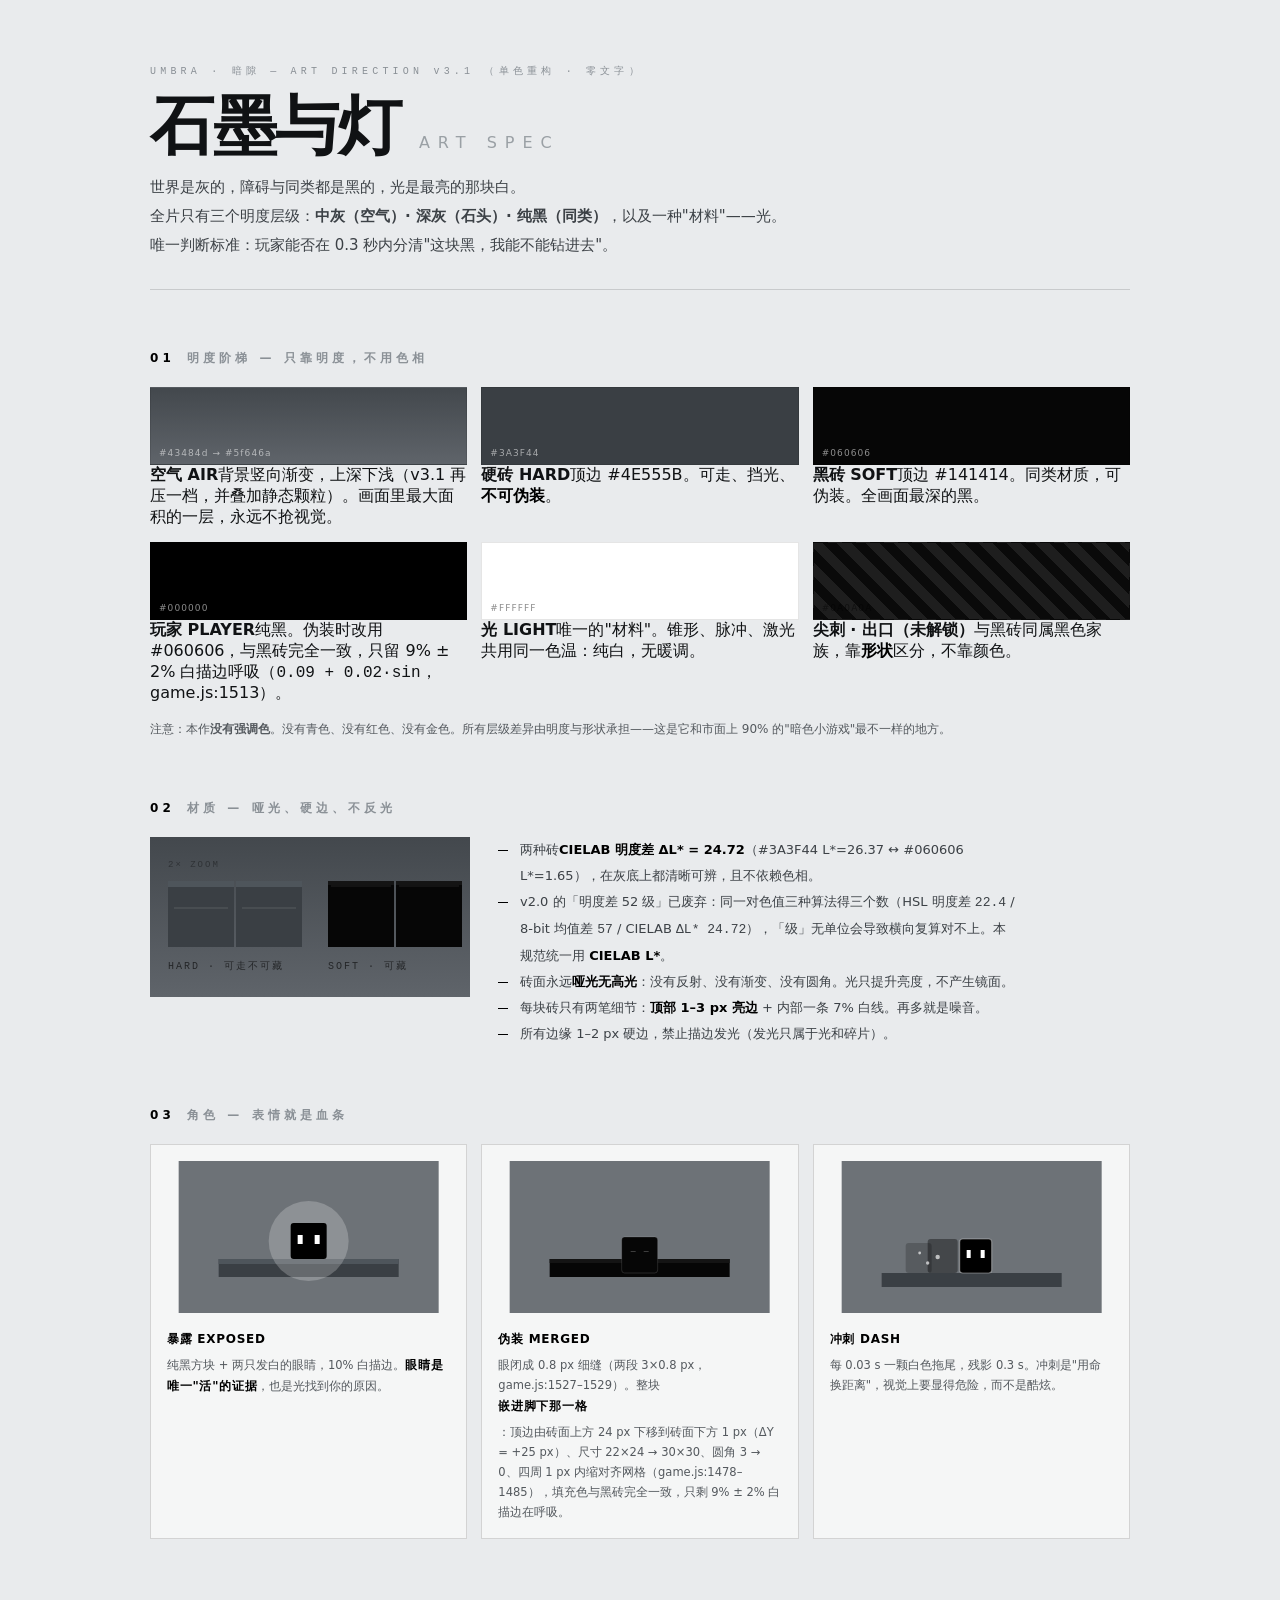
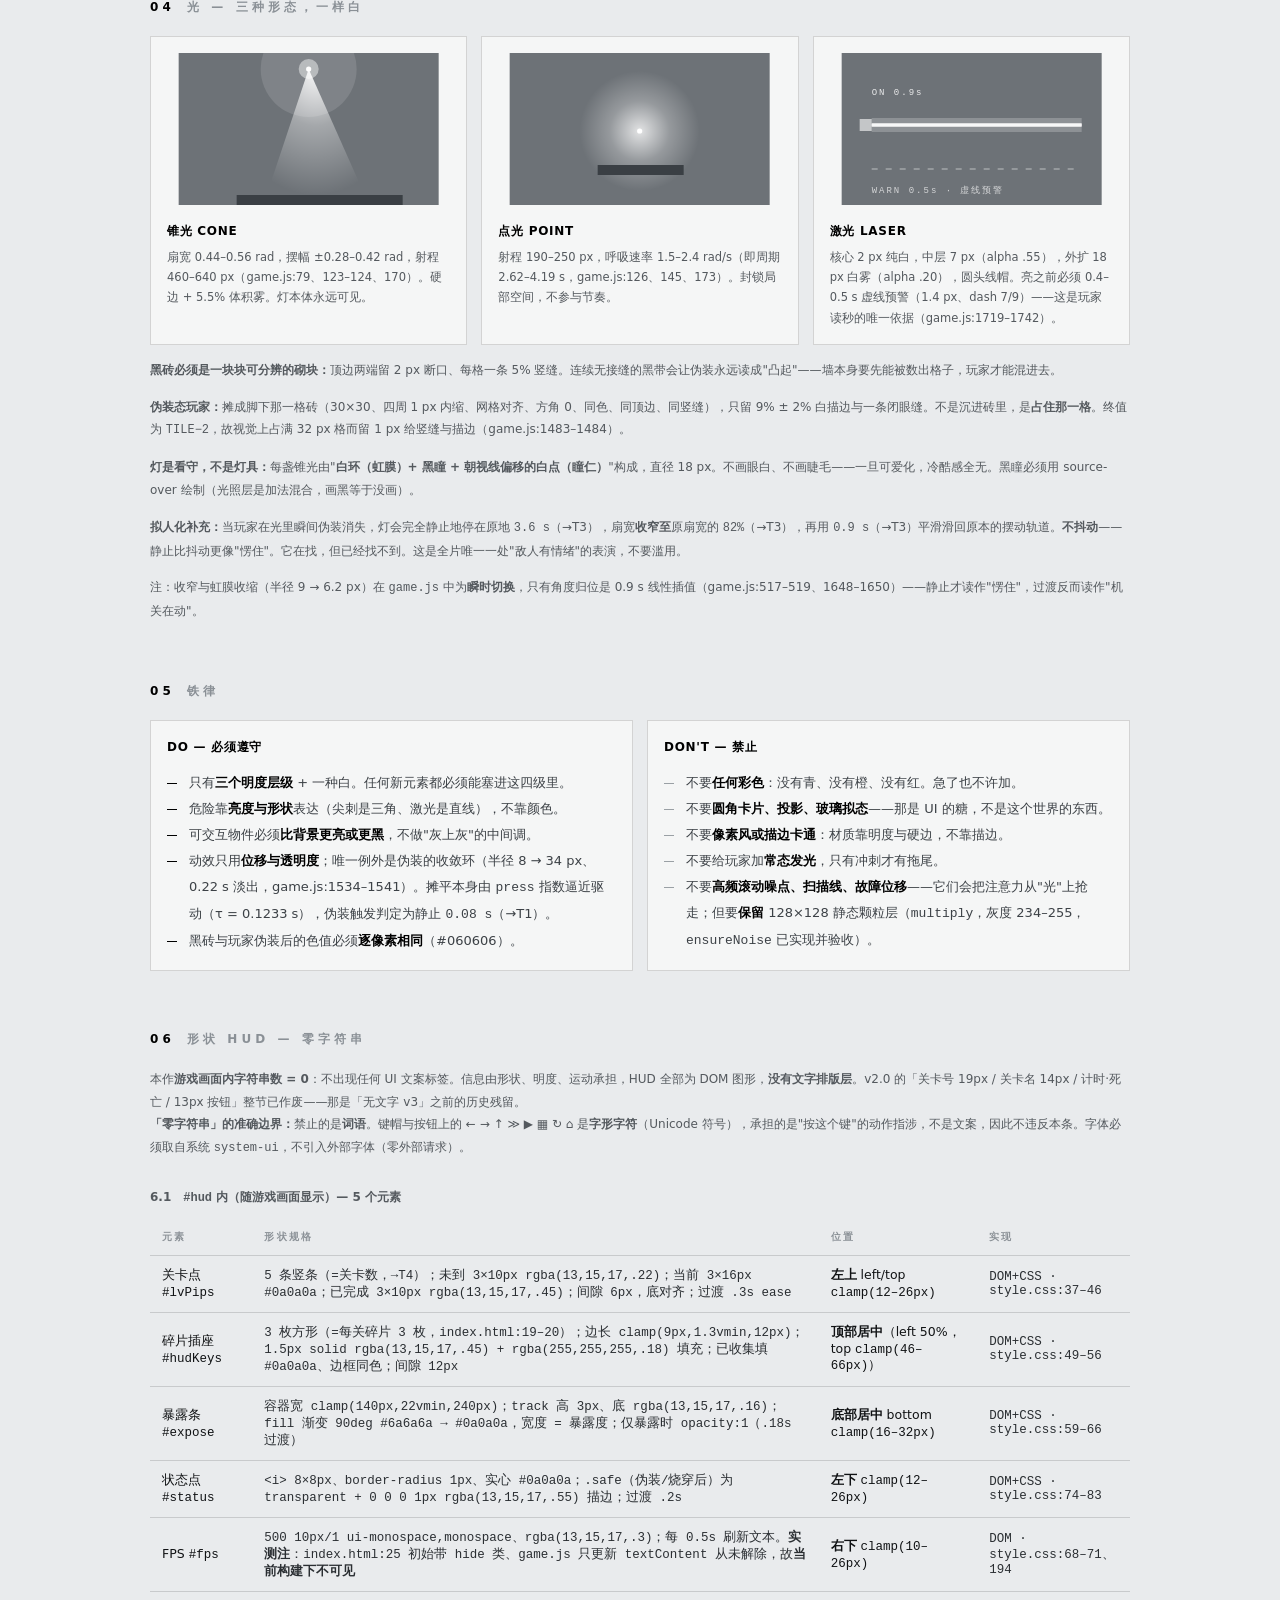
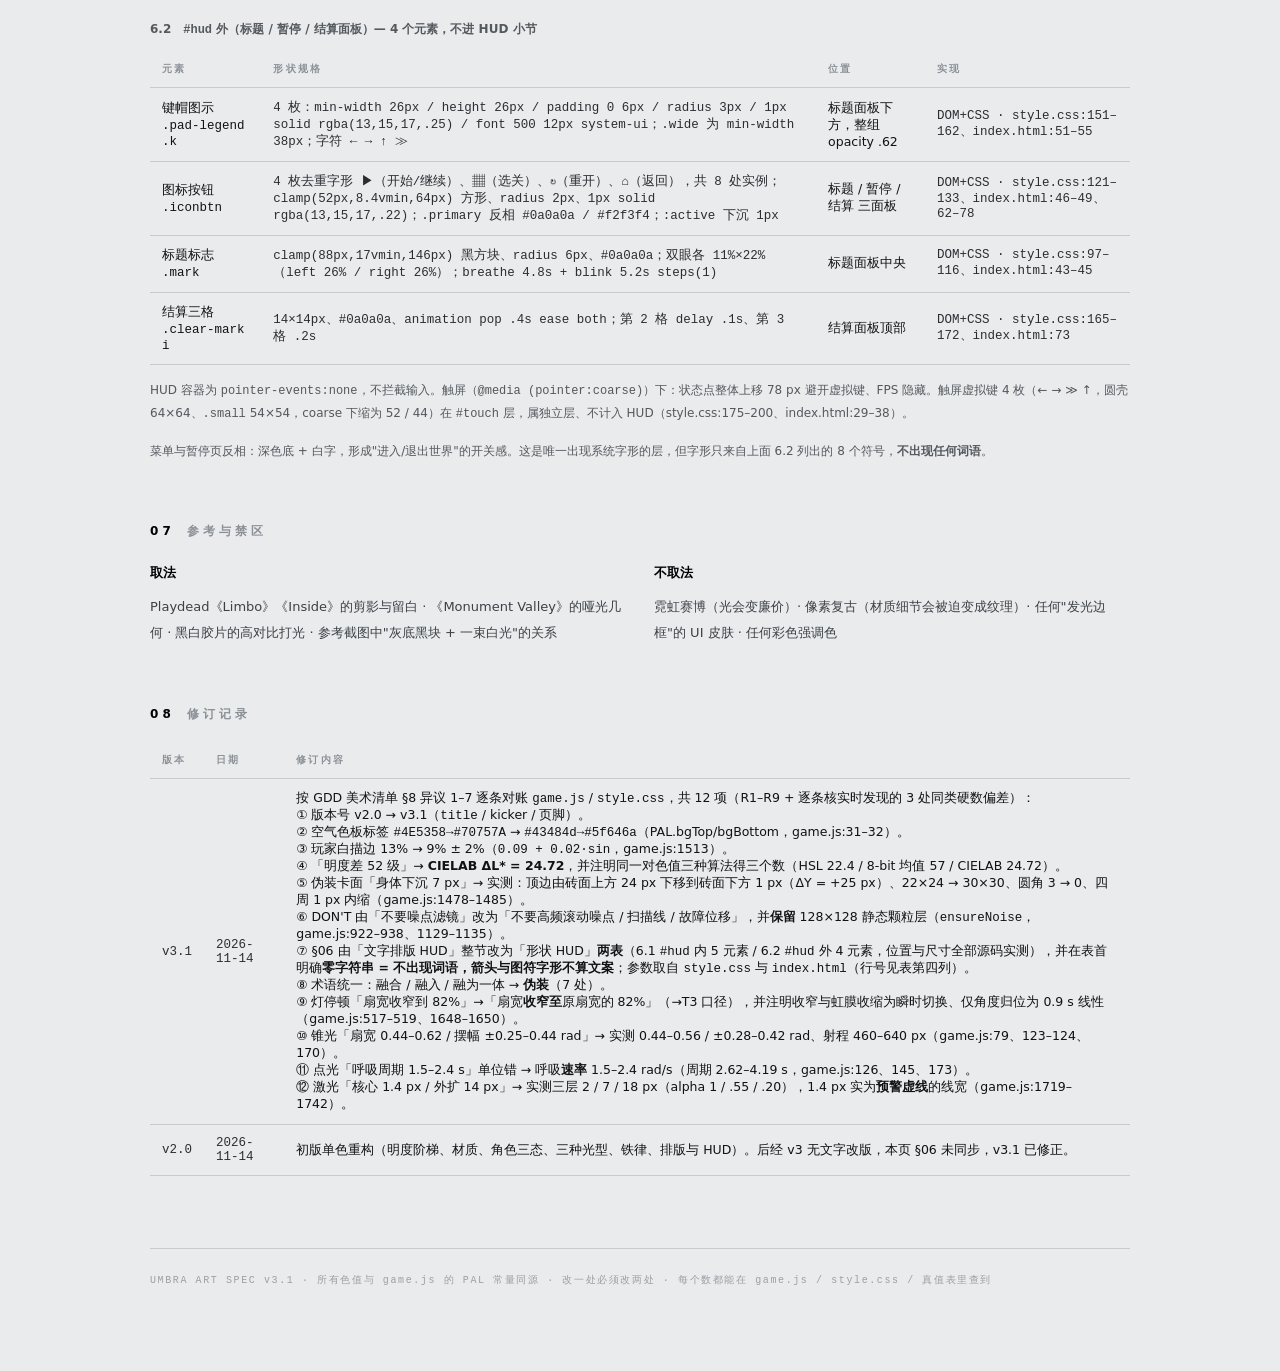
==== art/style-guide.html @ 94273d68 "UMBRA《暗隙》v1.0：可玩 Demo + 完整 GDD 全案 - 浏览器纯前端单页潜行平台游戏（零依赖 / 零构建 / 零外部请求） - 核心机制「伪装」：黑方块贴住黑砖静止后伪装成环境、跳过光" ====
<!DOCTYPE html>
<html lang="zh-CN">
<head>
<meta charset="utf-8">
<title>UMBRA · 美术方向规范 v3.1</title>
<style>
  :root{
    --bg:#43484d; --bg2:#5f646a;
    --hard:#3a3f44; --hardtop:#4e555b;
    --soft:#060606; --player:#000;
    --ink:#101214; --dim:#5c6167; --line:rgba(0,0,0,.14);
  }
  *{box-sizing:border-box;}
  body{
    margin:0;background:#e9ebed;color:var(--ink);
    font-family:"Inter","PingFang SC","Microsoft YaHei",system-ui,sans-serif;
    -webkit-font-smoothing:antialiased;
  }
  .page{max-width:1060px;margin:0 auto;padding:64px 40px 96px;}
  .mono{font-family:ui-monospace,SFMono-Regular,Menlo,monospace;}
  header{border-bottom:1px solid var(--line);padding-bottom:28px;margin-bottom:52px;}
  .kicker{font-size:10px;letter-spacing:.42em;color:#8a9096;margin-bottom:18px;}
  h1{margin:0 0 16px;font-size:64px;line-height:.95;letter-spacing:-.02em;font-weight:700;display:flex;align-items:baseline;gap:18px;}
  h1 span{font-size:16px;letter-spacing:.5em;font-weight:400;color:#9aa0a5;}
  .lede{max-width:640px;font-size:15px;line-height:1.95;color:#3c4146;margin:0;}
  h2{font-size:12px;letter-spacing:.34em;color:#8a9096;font-weight:600;margin:60px 0 20px;}
  h2 b{color:#000;font-weight:600;margin-right:12px;}
  .grid{display:grid;gap:14px;}
  .cols-3{grid-template-columns:repeat(3,1fr);}
  .cols-2{grid-template-columns:repeat(2,1fr);}
  .card{border:1px solid var(--line);background:rgba(255,255,255,.55);padding:16px;}
  .card .cap{margin-top:12px;font-size:11.5px;line-height:1.75;color:#54595e;}
  .card .cap b{display:block;color:#000;font-size:12px;letter-spacing:.06em;margin-bottom:5px;font-weight:600;}
  .sw{height:78px;position:relative;border:1px solid rgba(0,0,0,.10);}
  .sw i{position:absolute;left:8px;bottom:6px;font-size:9px;letter-spacing:.12em;font-style:normal;color:rgba(255,255,255,.55);}
  .sw.dark i{color:rgba(0,0,0,.45);}
  .row{display:flex;gap:28px;flex-wrap:wrap;align-items:flex-start;}
  .rule-list{margin:0;padding:0;list-style:none;font-size:13px;line-height:2;color:#3c4146;}
  .rule-list li{padding-left:22px;position:relative;}
  .rule-list li::before{content:"";position:absolute;left:0;top:13px;width:10px;height:1px;background:#000;}
  .rule-list.no li::before{background:#9aa0a5;}
  .rule-list b{color:#000;font-weight:600;}
  table{width:100%;border-collapse:collapse;font-size:12.5px;}
  th,td{text-align:left;padding:11px 12px;border-bottom:1px solid var(--line);}
  th{font-size:9.5px;letter-spacing:.24em;color:#8a9096;font-weight:600;}
  td.mono{font-family:ui-monospace,monospace;color:#2a2e32;}
  .foot{margin-top:72px;padding-top:24px;border-top:1px solid var(--line);font-size:10px;letter-spacing:.16em;color:#9aa0a5;}
  .note{font-size:12px;line-height:1.9;color:#54595e;margin:14px 0 0;}
</style>
</head>
<body>
<div class="page">

  <header>
    <div class="kicker mono">UMBRA · 暗隙 — ART DIRECTION v3.1 （单色重构 · 零文字）</div>
    <h1>石墨与灯<span>ART SPEC</span></h1>
    <p class="lede">世界是灰的，障碍与同类都是黑的，光是最亮的那块白。<br>
    全片只有三个明度层级：<b style="font-weight:600">中灰（空气）· 深灰（石头）· 纯黑（同类）</b>，以及一种"材料"——光。<br>
    唯一判断标准：玩家能否在 0.3 秒内分清"这块黑，我能不能钻进去"。</p>
  </header>

  <h2><b>01</b>明度阶梯 — 只靠明度，不用色相</h2>
  <div class="grid cols-3" style="margin-bottom:14px">
    <div>
      <div class="sw" style="background:linear-gradient(180deg,#43484d,#5f646a)"><i>#43484d → #5f646a</i></div>
      <div class="cap"><b>空气 AIR</b>背景竖向渐变，上深下浅（v3.1 再压一档，并叠加静态颗粒）。画面里最大面积的一层，永远不抢视觉。</div>
    </div>
    <div>
      <div class="sw" style="background:#3a3f44"><i>#3A3F44</i></div>
      <div class="cap"><b>硬砖 HARD</b>顶边 #4E555B。可走、挡光、<b style="display:inline;color:#000">不可伪装</b>。</div>
    </div>
    <div>
      <div class="sw" style="background:#060606"><i>#060606</i></div>
      <div class="cap"><b>黑砖 SOFT</b>顶边 #141414。同类材质，可伪装。全画面最深的黑。</div>
    </div>
  </div>
  <div class="grid cols-3">
    <div>
      <div class="sw" style="background:#000000"><i>#000000</i></div>
      <div class="cap"><b>玩家 PLAYER</b>纯黑。伪装时改用 #060606，与黑砖完全一致，只留 9% ± 2% 白描边呼吸（<span class="mono">0.09 + 0.02·sin</span>，game.js:1513）。</div>
    </div>
    <div>
      <div class="sw dark" style="background:#ffffff"><i>#FFFFFF</i></div>
      <div class="cap"><b>光 LIGHT</b>唯一的"材料"。锥形、脉冲、激光共用同一色温：纯白，无暖调。</div>
    </div>
    <div>
      <div class="sw dark" style="background:repeating-linear-gradient(45deg,#0a0a0a 0 10px,#1e1e1e 10px 20px)"><i>#0A0A0A</i></div>
      <div class="cap"><b>尖刺 · 出口（未解锁）</b>与黑砖同属黑色家族，靠<b style="display:inline;color:#000">形状</b>区分，不靠颜色。</div>
    </div>
  </div>
  <p class="note">注意：本作<b>没有强调色</b>。没有青色、没有红色、没有金色。所有层级差异由明度与形状承担——这是它和市面上 90% 的"暗色小游戏"最不一样的地方。</p>

  <h2><b>02</b>材质 — 哑光、硬边、不反光</h2>
  <div class="row">
    <svg width="320" height="160" viewBox="0 0 320 160">
      <defs>
        <linearGradient id="bgx" x1="0" y1="0" x2="0" y2="1">
          <stop offset="0" stop-color="#43484d"/><stop offset="1" stop-color="#5f646a"/>
        </linearGradient>
      </defs>
      <rect width="320" height="160" fill="url(#bgx)"/>
      <g>
        <rect x="18" y="44" width="66" height="66" fill="#3a3f44"/>
        <rect x="18" y="44" width="66" height="6" fill="#4e555b"/>
        <rect x="24" y="70" width="54" height="2" fill="rgba(255,255,255,.07)"/>
        <rect x="86" y="44" width="66" height="66" fill="#3a3f44"/>
        <rect x="86" y="44" width="66" height="6" fill="#4e555b"/>
        <rect x="92" y="70" width="54" height="2" fill="rgba(255,255,255,.07)"/>
      </g>
      <g>
        <rect x="178" y="44" width="66" height="66" fill="#060606"/>
        <rect x="178" y="44" width="66" height="4" fill="#141414"/>
        <rect x="181" y="48" width="60" height="2" fill="rgba(255,255,255,.05)"/>
        <rect x="246" y="44" width="66" height="66" fill="#060606"/>
        <rect x="246" y="44" width="66" height="4" fill="#141414"/>
        <rect x="249" y="48" width="60" height="2" fill="rgba(255,255,255,.05)"/>
      </g>
      <text x="18" y="132" fill="rgba(0,0,0,.6)" font-size="10" font-family="monospace" letter-spacing="2">HARD · 可走不可藏</text>
      <text x="178" y="132" fill="rgba(0,0,0,.6)" font-size="10" font-family="monospace" letter-spacing="2">SOFT · 可藏</text>
      <text x="18" y="30" fill="rgba(0,0,0,.35)" font-size="9" font-family="monospace" letter-spacing="2">2× ZOOM</text>
    </svg>
    <ul class="rule-list" style="max-width:520px">
      <li>两种砖<b>CIELAB 明度差 ΔL* = 24.72</b>（#3A3F44 L*=26.37 ↔ #060606 L*=1.65），在灰底上都清晰可辨，且不依赖色相。</li>
      <li>v2.0 的「明度差 52 级」已废弃：同一对色值三种算法得三个数（HSL 明度差 <span class="mono">22.4</span> / 8-bit 均值差 <span class="mono">57</span> / CIELAB <span class="mono">ΔL* 24.72</span>），「级」无单位会导致横向复算对不上。本规范统一用 <b>CIELAB L*</b>。</li>
      <li>砖面永远<b>哑光无高光</b>：没有反射、没有渐变、没有圆角。光只提升亮度，不产生镜面。</li>
      <li>每块砖只有两笔细节：<b>顶部 1–3 px 亮边</b> + 内部一条 7% 白线。再多就是噪音。</li>
      <li>所有边缘 1–2 px 硬边，禁止描边发光（发光只属于光和碎片）。</li>
    </ul>
  </div>

  <h2><b>03</b>角色 — 表情就是血条</h2>
  <div class="grid cols-3">
    <div class="card">
      <svg width="100%" height="152" viewBox="0 0 260 152">
        <rect width="260" height="152" fill="#6d7277"/>
        <rect x="40" y="98" width="180" height="18" fill="#3a3f44"/>
        <rect x="40" y="98" width="180" height="5" fill="#4e555b"/>
        <circle cx="130" cy="80" r="40" fill="rgba(255,255,255,.22)"/>
        <rect x="112" y="62" width="36" height="36" rx="3" fill="#000"/>
        <rect x="119" y="74" width="5" height="9" fill="#fff"/>
        <rect x="136" y="74" width="5" height="9" fill="#fff"/>
      </svg>
      <div class="cap"><b>暴露 EXPOSED</b>纯黑方块 + 两只发白的眼睛，10% 白描边。<b style="display:inline">眼睛是唯一"活"的证据</b>，也是光找到你的原因。</div>
    </div>
    <div class="card">
      <svg width="100%" height="152" viewBox="0 0 260 152">
        <rect width="260" height="152" fill="#6d7277"/>
        <rect x="40" y="98" width="180" height="18" fill="#060606"/>
        <rect x="40" y="98" width="180" height="4" fill="#141414"/>
        <rect x="112" y="76" width="36" height="36" rx="3" fill="#060606" stroke="rgba(255,255,255,.13)" stroke-width="1"/>
        <rect x="121" y="90" width="5" height="1" fill="rgba(255,255,255,.22)"/>
        <rect x="134" y="90" width="5" height="1" fill="rgba(255,255,255,.22)"/>
      </svg>
      <div class="cap"><b>伪装 MERGED</b>眼闭成 0.8 px 细缝（两段 3×0.8 px，game.js:1527–1529）。整块<b>嵌进脚下那一格</b>：顶边由砖面上方 24 px 下移到砖面下方 1 px（ΔY = +25 px）、尺寸 22×24 → 30×30、圆角 3 → 0、四周 1 px 内缩对齐网格（game.js:1478–1485），填充色与黑砖完全一致，只剩 9% ± 2% 白描边在呼吸。</div>
    </div>
    <div class="card">
      <svg width="100%" height="152" viewBox="0 0 260 152">
        <rect width="260" height="152" fill="#6d7277"/>
        <rect x="40" y="112" width="180" height="14" fill="#3a3f44"/>
        <g opacity=".38"><rect x="86" y="78" width="30" height="34" rx="3" fill="#000"/></g>
        <g opacity=".2"><rect x="64" y="82" width="26" height="30" rx="3" fill="#000"/></g>
        <rect x="118" y="78" width="32" height="34" rx="3" fill="#000" stroke="rgba(255,255,255,.35)" stroke-width="1.2"/>
        <rect x="125" y="89" width="4" height="8" fill="#fff"/>
        <rect x="139" y="89" width="4" height="8" fill="#fff"/>
        <g fill="#fff" opacity=".65">
          <circle cx="96" cy="96" r="2.2"/><circle cx="86" cy="102" r="1.7"/><circle cx="78" cy="92" r="1.4"/>
        </g>
      </svg>
      <div class="cap"><b>冲刺 DASH</b>每 0.03 s 一颗白色拖尾，残影 0.3 s。冲刺是"用命换距离"，视觉上要显得危险，而不是酷炫。</div>
    </div>
  </div>

  <h2><b>04</b>光 — 三种形态，一样白</h2>
  <div class="grid cols-3">
    <div class="card">
      <svg width="100%" height="152" viewBox="0 0 260 152">
        <defs><radialGradient id="cg" cx="50%" cy="0%" r="100%">
          <stop offset="0" stop-color="#fff" stop-opacity=".95"/>
          <stop offset=".45" stop-color="#fff" stop-opacity=".38"/>
          <stop offset="1" stop-color="#fff" stop-opacity="0"/>
        </radialGradient></defs>
        <rect width="260" height="152" fill="#6d7277"/>
        <circle cx="130" cy="16" r="48" fill="#fff" opacity=".12"/>
        <polygon points="130,16 88,142 186,142" fill="url(#cg)"/>
        <circle cx="130" cy="16" r="10" fill="#fff" opacity=".45"/>
        <circle cx="130" cy="16" r="2.6" fill="#fff"/>
        <rect x="58" y="142" width="166" height="10" fill="#3a3f44"/>
      </svg>
      <div class="cap"><b>锥光 CONE</b>扇宽 0.44–0.56 rad，摆幅 ±0.28–0.42 rad，射程 460–640 px（game.js:79、123–124、170）。硬边 + 5.5% 体积雾。灯本体永远可见。</div>
    </div>
    <div class="card">
      <svg width="100%" height="152" viewBox="0 0 260 152">
        <defs><radialGradient id="pg"><stop offset="0" stop-color="#fff" stop-opacity=".8"/><stop offset=".5" stop-color="#fff" stop-opacity=".28"/><stop offset="1" stop-color="#fff" stop-opacity="0"/></radialGradient></defs>
        <rect width="260" height="152" fill="#6d7277"/>
        <circle cx="130" cy="78" r="60" fill="url(#pg)"/>
        <circle cx="130" cy="78" r="2.6" fill="#fff"/>
        <rect x="88" y="112" width="86" height="10" fill="#3a3f44"/>
      </svg>
      <div class="cap"><b>点光 POINT</b>射程 190–250 px，呼吸速率 1.5–2.4 rad/s（即周期 2.62–4.19 s，game.js:126、145、173）。封锁局部空间，不参与节奏。</div>
    </div>
    <div class="card">
      <svg width="100%" height="152" viewBox="0 0 260 152">
        <rect width="260" height="152" fill="#6d7277"/>
        <rect x="18" y="66" width="12" height="12" fill="#fff" opacity=".6"/>
        <line x1="30" y1="72" x2="240" y2="72" stroke="#fff" stroke-width="14" opacity=".22"/>
        <line x1="30" y1="72" x2="240" y2="72" stroke="#fff" stroke-width="4" opacity=".7"/>
        <line x1="30" y1="72" x2="240" y2="72" stroke="#fff" stroke-width="1.4"/>
        <line x1="30" y1="116" x2="240" y2="116" stroke="#fff" stroke-width="1.2" stroke-dasharray="6 8" opacity=".55"/>
        <text x="30" y="42" fill="rgba(255,255,255,.85)" font-size="9" font-family="monospace" letter-spacing="2">ON 0.9s</text>
        <text x="30" y="140" fill="rgba(255,255,255,.7)" font-size="9" font-family="monospace" letter-spacing="2">WARN 0.5s · 虚线预警</text>
      </svg>
      <div class="cap"><b>激光 LASER</b>核心 2 px 纯白，中层 7 px（alpha .55），外扩 18 px 白雾（alpha .20），圆头线帽。亮之前必须 0.4–0.5 s 虚线预警（1.4 px、dash 7/9）——这是玩家读秒的唯一依据（game.js:1719–1742）。</div>
    </div>
  </div>
  <p class="note"><b>黑砖必须是一块块可分辨的砌块：</b>顶边两端留 2 px 断口、每格一条 5% 竖缝。连续无接缝的黑带会让伪装永远读成"凸起"——墙本身要先能被数出格子，玩家才能混进去。</p>
  <p class="note"><b>伪装态玩家：</b>摊成脚下那一格砖（30×30、四周 1 px 内缩、网格对齐、方角 0、同色、同顶边、同竖缝），只留 9% ± 2% 白描边与一条闭眼缝。不是沉进砖里，是<b>占住那一格</b>。终值为 <span class="mono">TILE−2</span>，故视觉上占满 32 px 格而留 1 px 给竖缝与描边（game.js:1483–1484）。</p>
  <p class="note"><b>灯是看守，不是灯具：</b>每盏锥光由"<b>白环（虹膜）+ 黑瞳 + 朝视线偏移的白点（瞳仁）</b>"构成，直径 18 px。不画眼白、不画睫毛——一旦可爱化，冷酷感全无。黑瞳必须用 source-over 绘制（光照层是加法混合，画黑等于没画）。</p>
  <p class="note"><b>拟人化补充：</b>当玩家在光里瞬间伪装消失，灯会完全静止地停在原地 <span class="mono">3.6 s</span>（→T3），扇宽<b>收窄至</b>原扇宽的 <span class="mono">82%</span>（→T3），再用 <span class="mono">0.9 s</span>（→T3）平滑滑回原本的摆动轨道。<b>不抖动</b>——静止比抖动更像"愣住"。它在找，但已经找不到。这是全片唯一一处"敌人有情绪"的表演，不要滥用。</p>
  <p class="note">注：收窄与虹膜收缩（半径 9 → 6.2 px）在 <span class="mono">game.js</span> 中为<b>瞬时切换</b>，只有角度归位是 0.9 s 线性插值（game.js:517–519、1648–1650）——静止才读作"愣住"，过渡反而读作"机关在动"。</p>

  <h2><b>05</b>铁律</h2>
  <div class="grid cols-2">
    <div class="card">
      <div class="cap" style="margin-top:0;margin-bottom:12px"><b>DO — 必须遵守</b></div>
      <ul class="rule-list">
        <li>只有<b>三个明度层级</b> + 一种白。任何新元素都必须能塞进这四级里。</li>
        <li>危险靠<b>亮度与形状</b>表达（尖刺是三角、激光是直线），不靠颜色。</li>
        <li>可交互物件必须<b>比背景更亮或更黑</b>，不做"灰上灰"的中间调。</li>
        <li>动效只用<b>位移与透明度</b>；唯一例外是伪装的收敛环（半径 8 → 34 px、0.22 s 淡出，game.js:1534–1541）。摊平本身由 <span class="mono">press</span> 指数逼近驱动（τ = 0.1233 s），伪装触发判定为静止 <span class="mono">0.08 s</span>（→T1）。</li>
        <li>黑砖与玩家伪装后的色值必须<b>逐像素相同</b>（#060606）。</li>
      </ul>
    </div>
    <div class="card">
      <div class="cap" style="margin-top:0;margin-bottom:12px"><b>DON'T — 禁止</b></div>
      <ul class="rule-list no">
        <li>不要<b>任何彩色</b>：没有青、没有橙、没有红。急了也不许加。</li>
        <li>不要<b>圆角卡片、投影、玻璃拟态</b>——那是 UI 的糖，不是这个世界的东西。</li>
        <li>不要<b>像素风或描边卡通</b>：材质靠明度与硬边，不靠描边。</li>
        <li>不要给玩家加<b>常态发光</b>，只有冲刺才有拖尾。</li>
        <li>不要<b>高频滚动噪点、扫描线、故障位移</b>——它们会把注意力从"光"上抢走；但要<b>保留</b> 128×128 静态颗粒层（<span class="mono">multiply</span>，灰度 234–255，<span class="mono">ensureNoise</span> 已实现并验收）。</li>
      </ul>
    </div>
  </div>

  <h2><b>06</b>形状 HUD — 零字符串</h2>
  <p class="note" style="margin-top:0">本作<b>游戏画面内字符串数 = 0</b>：不出现任何 UI 文案标签。信息由形状、明度、运动承担，HUD 全部为 DOM 图形，<b>没有文字排版层</b>。v2.0 的「关卡号 19px / 关卡名 14px / 计时·死亡 / 13px 按钮」整节已作废——那是「无文字 v3」之前的历史残留。<br>
  <b>「零字符串」的准确边界：</b>禁止的是<b>词语</b>。键帽与按钮上的 ← → ↑ ≫ ▶ ▦ ↻ ⌂ 是<b>字形字符</b>（Unicode 符号），承担的是"按这个键"的动作指涉，不是文案，因此不违反本条。字体必须取自系统 <span class="mono">system-ui</span>，不引入外部字体（零外部请求）。</p>

  <p class="note" style="margin:26px 0 10px"><b>6.1　<span class="mono">#hud</span> 内（随游戏画面显示）— 5 个元素</b></p>
  <table>
    <tr><th>元素</th><th>形状规格</th><th>位置</th><th>实现</th></tr>
    <tr><td>关卡点 <span class="mono">#lvPips</span></td><td class="mono">5 条竖条（=关卡数，→T4）；未到 3×10px rgba(13,15,17,.22)；当前 3×16px #0a0a0a；已完成 3×10px rgba(13,15,17,.45)；间隙 6px，底对齐；过渡 .3s ease</td><td><b>左上</b> left/top <span class="mono">clamp(12–26px)</span></td><td class="mono">DOM+CSS · style.css:37–46</td></tr>
    <tr><td>碎片插座 <span class="mono">#hudKeys</span></td><td class="mono">3 枚方形（=每关碎片 3 枚，index.html:19–20）；边长 clamp(9px,1.3vmin,12px)；1.5px solid rgba(13,15,17,.45) + rgba(255,255,255,.18) 填充；已收集填 #0a0a0a、边框同色；间隙 12px</td><td><b>顶部居中</b>（left 50%，top <span class="mono">clamp(46–66px)</span>）</td><td class="mono">DOM+CSS · style.css:49–56</td></tr>
    <tr><td>暴露条 <span class="mono">#expose</span></td><td class="mono">容器宽 clamp(140px,22vmin,240px)；track 高 3px、底 rgba(13,15,17,.16)；fill 渐变 90deg #6a6a6a → #0a0a0a，宽度 = 暴露度；仅暴露时 opacity:1（.18s 过渡）</td><td><b>底部居中</b> bottom <span class="mono">clamp(16–32px)</span></td><td class="mono">DOM+CSS · style.css:59–66</td></tr>
    <tr><td>状态点 <span class="mono">#status</span></td><td class="mono">&lt;i&gt; 8×8px、border-radius 1px、实心 #0a0a0a；.safe（伪装/烧穿后）为 transparent + 0 0 0 1px rgba(13,15,17,.55) 描边；过渡 .2s</td><td><b>左下</b> <span class="mono">clamp(12–26px)</span></td><td class="mono">DOM+CSS · style.css:74–83</td></tr>
    <tr><td>FPS <span class="mono">#fps</span></td><td class="mono">500 10px/1 ui-monospace,monospace、rgba(13,15,17,.3)；每 0.5s 刷新文本。<b>实测注</b>：index.html:25 初始带 hide 类、game.js 只更新 textContent 从未解除，故<b>当前构建下不可见</b></td><td><b>右下</b> <span class="mono">clamp(10–26px)</span></td><td class="mono">DOM · style.css:68–71、194</td></tr>
  </table>

  <p class="note" style="margin:26px 0 10px"><b>6.2　<span class="mono">#hud</span> 外（标题 / 暂停 / 结算面板）— 4 个元素，不进 HUD 小节</b></p>
  <table>
    <tr><th>元素</th><th>形状规格</th><th>位置</th><th>实现</th></tr>
    <tr><td>键帽图示 <span class="mono">.pad-legend .k</span></td><td class="mono">4 枚：min-width 26px / height 26px / padding 0 6px / radius 3px / 1px solid rgba(13,15,17,.25) / font 500 12px system-ui；.wide 为 min-width 38px；字符 ← → ↑ ≫</td><td>标题面板下方，整组 opacity .62</td><td class="mono">DOM+CSS · style.css:151–162、index.html:51–55</td></tr>
    <tr><td>图标按钮 <span class="mono">.iconbtn</span></td><td class="mono">4 枚去重字形 ▶（开始/继续）、▦（选关）、↻（重开）、⌂（返回），共 8 处实例；clamp(52px,8.4vmin,64px) 方形、radius 2px、1px solid rgba(13,15,17,.22)；.primary 反相 #0a0a0a / #f2f3f4；:active 下沉 1px</td><td>标题 / 暂停 / 结算 三面板</td><td class="mono">DOM+CSS · style.css:121–133、index.html:46–49、62–78</td></tr>
    <tr><td>标题标志 <span class="mono">.mark</span></td><td class="mono">clamp(88px,17vmin,146px) 黑方块、radius 6px、#0a0a0a；双眼各 11%×22%（left 26% / right 26%）；breathe 4.8s + blink 5.2s steps(1)</td><td>标题面板中央</td><td class="mono">DOM+CSS · style.css:97–116、index.html:43–45</td></tr>
    <tr><td>结算三格 <span class="mono">.clear-mark i</span></td><td class="mono">14×14px、#0a0a0a、animation pop .4s ease both；第 2 格 delay .1s、第 3 格 .2s</td><td>结算面板顶部</td><td class="mono">DOM+CSS · style.css:165–172、index.html:73</td></tr>
  </table>

  <p class="note">HUD 容器为 <span class="mono">pointer-events:none</span>，不拦截输入。触屏（<span class="mono">@media (pointer:coarse)</span>）下：状态点整体上移 78 px 避开虚拟键、FPS 隐藏。触屏虚拟键 4 枚（← → ≫ ↑，圆壳 64×64、<span class="mono">.small</span> 54×54，coarse 下缩为 52 / 44）在 <span class="mono">#touch</span> 层，属独立层、不计入 HUD（style.css:175–200、index.html:29–38）。</p>
  <p class="note">菜单与暂停页反相：深色底 + 白字，形成"进入/退出世界"的开关感。这是唯一出现系统字形的层，但字形只来自上面 6.2 列出的 8 个符号，<b>不出现任何词语</b>。</p>

  <h2><b>07</b>参考与禁区</h2>
  <div class="row" style="font-size:13px;line-height:2;color:#3c4146">
    <div style="flex:1;min-width:300px">
      <div style="color:#000;margin-bottom:8px;font-weight:600">取法</div>
      Playdead《Limbo》《Inside》的剪影与留白 · 《Monument Valley》的哑光几何 · 黑白胶片的高对比打光 · 参考截图中"灰底黑块 + 一束白光"的关系
    </div>
    <div style="flex:1;min-width:300px">
      <div style="color:#000;margin-bottom:8px;font-weight:600">不取法</div>
      霓虹赛博（光会变廉价）· 像素复古（材质细节会被迫变成纹理）· 任何"发光边框"的 UI 皮肤 · 任何彩色强调色
    </div>
  </div>

  <h2><b>08</b>修订记录</h2>
  <table>
    <tr><th>版本</th><th>日期</th><th>修订内容</th></tr>
    <tr>
      <td class="mono">v3.1</td>
      <td class="mono">2026-11-14</td>
      <td>按 GDD 美术清单 §8 异议 1–7 逐条对账 <span class="mono">game.js</span> / <span class="mono">style.css</span>，共 12 项（R1–R9 + 逐条核实时发现的 3 处同类硬数偏差）：<br>
        ① 版本号 v2.0 → v3.1（<span class="mono">title</span> / kicker / 页脚）。<br>
        ② 空气色板标签 <span class="mono">#4E5358→#70757A</span> → <span class="mono">#43484d→#5f646a</span>（PAL.bgTop/bgBottom，game.js:31–32）。<br>
        ③ 玩家白描边 13% → 9% ± 2%（<span class="mono">0.09 + 0.02·sin</span>，game.js:1513）。<br>
        ④ 「明度差 52 级」→ <b>CIELAB ΔL* = 24.72</b>，并注明同一对色值三种算法得三个数（HSL 22.4 / 8-bit 均值 57 / CIELAB 24.72）。<br>
        ⑤ 伪装卡面「身体下沉 7 px」→ 实测：顶边由砖面上方 24 px 下移到砖面下方 1 px（ΔY = +25 px）、22×24 → 30×30、圆角 3 → 0、四周 1 px 内缩（game.js:1478–1485）。<br>
        ⑥ DON'T 由「不要噪点滤镜」改为「不要高频滚动噪点 / 扫描线 / 故障位移」，并<b>保留</b> 128×128 静态颗粒层（<span class="mono">ensureNoise</span>，game.js:922–938、1129–1135）。<br>
        ⑦ §06 由「文字排版 HUD」整节改为「形状 HUD」<b>两表</b>（6.1 <span class="mono">#hud</span> 内 5 元素 / 6.2 <span class="mono">#hud</span> 外 4 元素，位置与尺寸全部源码实测），并在表首明确<b>零字符串 = 不出现词语，箭头与图符字形不算文案</b>；参数取自 <span class="mono">style.css</span> 与 <span class="mono">index.html</span>（行号见表第四列）。<br>
        ⑧ 术语统一：融合 / 融入 / 融为一体 → <b>伪装</b>（7 处）。<br>
        ⑨ 灯停顿「扇宽收窄到 82%」→「扇宽<b>收窄至</b>原扇宽的 82%」（→T3 口径），并注明收窄与虹膜收缩为瞬时切换、仅角度归位为 0.9 s 线性（game.js:517–519、1648–1650）。<br>
        ⑩ 锥光「扇宽 0.44–0.62 / 摆幅 ±0.25–0.44 rad」→ 实测 0.44–0.56 / ±0.28–0.42 rad、射程 460–640 px（game.js:79、123–124、170）。<br>
        ⑪ 点光「呼吸周期 1.5–2.4 s」单位错 → 呼吸<b>速率</b> 1.5–2.4 rad/s（周期 2.62–4.19 s，game.js:126、145、173）。<br>
        ⑫ 激光「核心 1.4 px / 外扩 14 px」→ 实测三层 2 / 7 / 18 px（alpha 1 / .55 / .20），1.4 px 实为<b>预警虚线</b>的线宽（game.js:1719–1742）。</td>
    </tr>
    <tr>
      <td class="mono">v2.0</td>
      <td class="mono">2026-11-14</td>
      <td>初版单色重构（明度阶梯、材质、角色三态、三种光型、铁律、排版与 HUD）。后经 v3 无文字改版，本页 §06 未同步，v3.1 已修正。</td>
    </tr>
  </table>

  <div class="foot mono">UMBRA ART SPEC v3.1 · 所有色值与 game.js 的 PAL 常量同源 · 改一处必须改两处 · 每个数都能在 game.js / style.css / 真值表里查到</div>
</div>
</body>
</html>
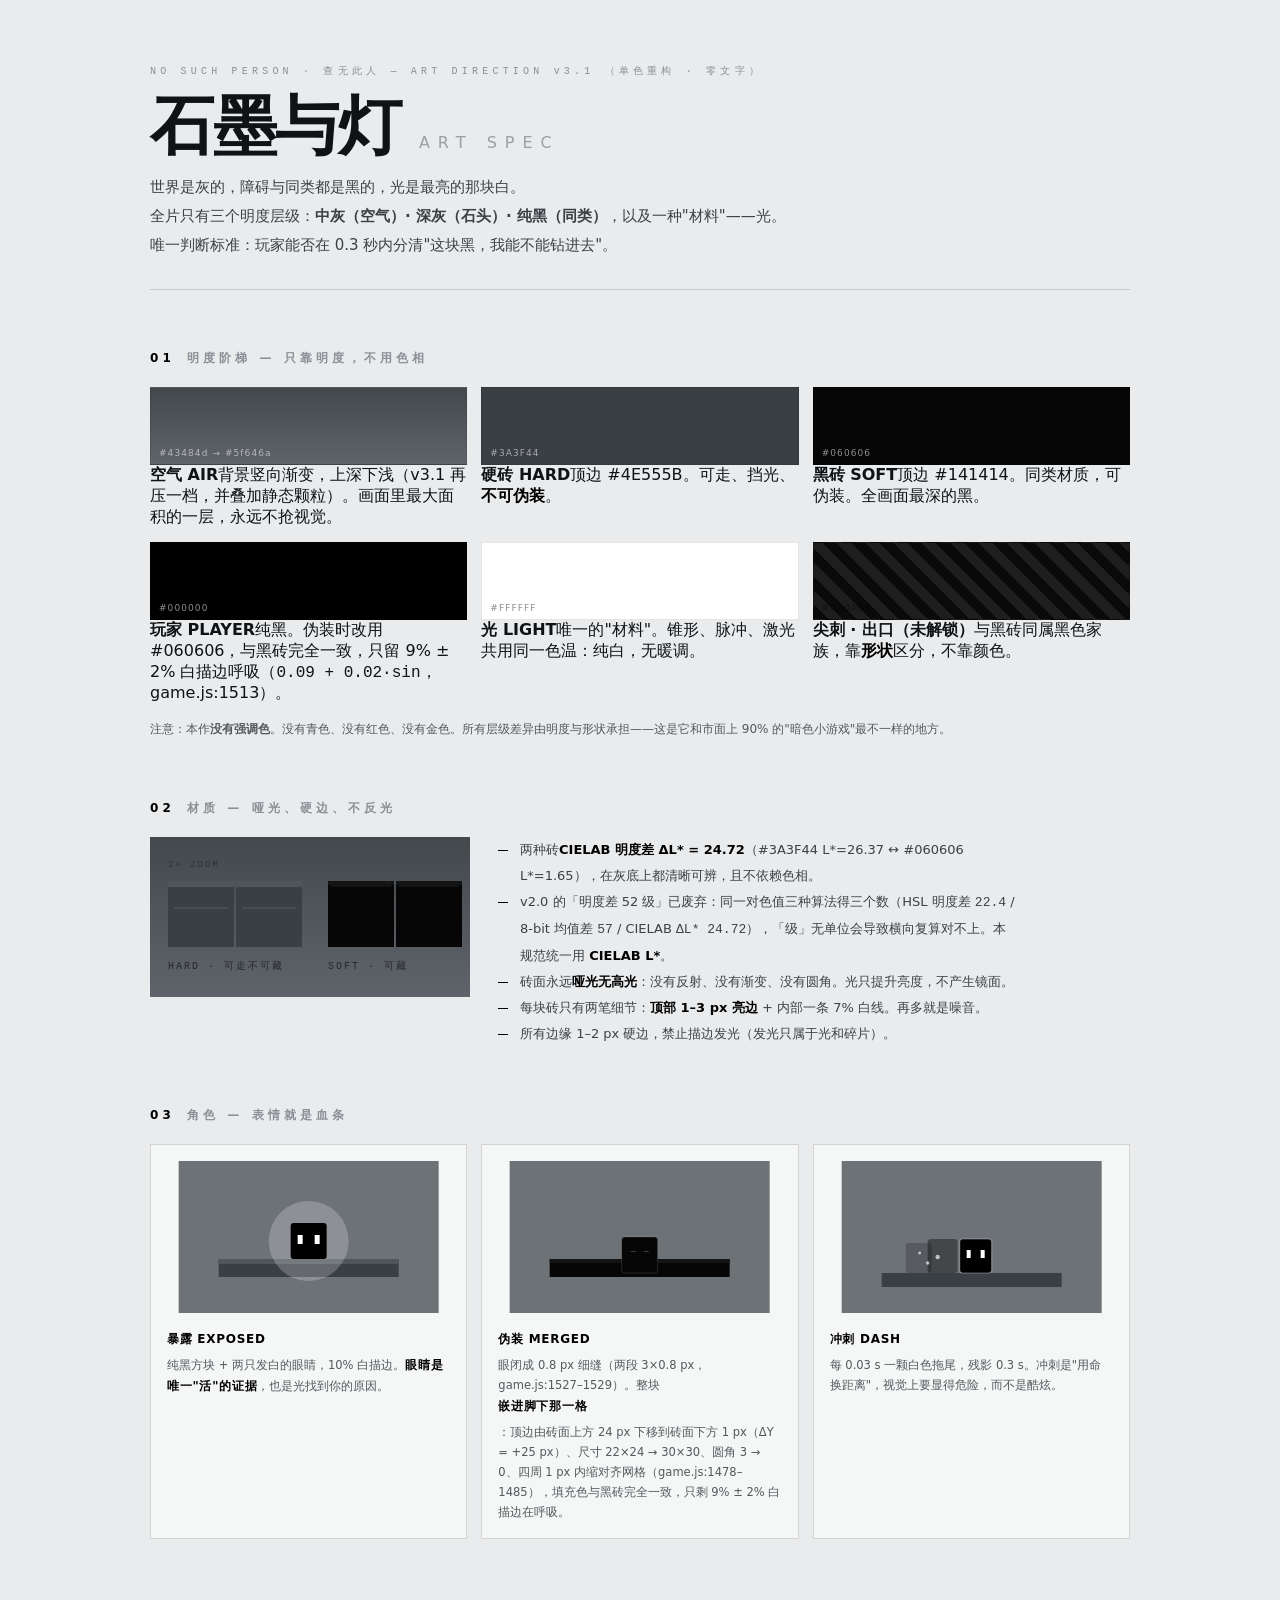
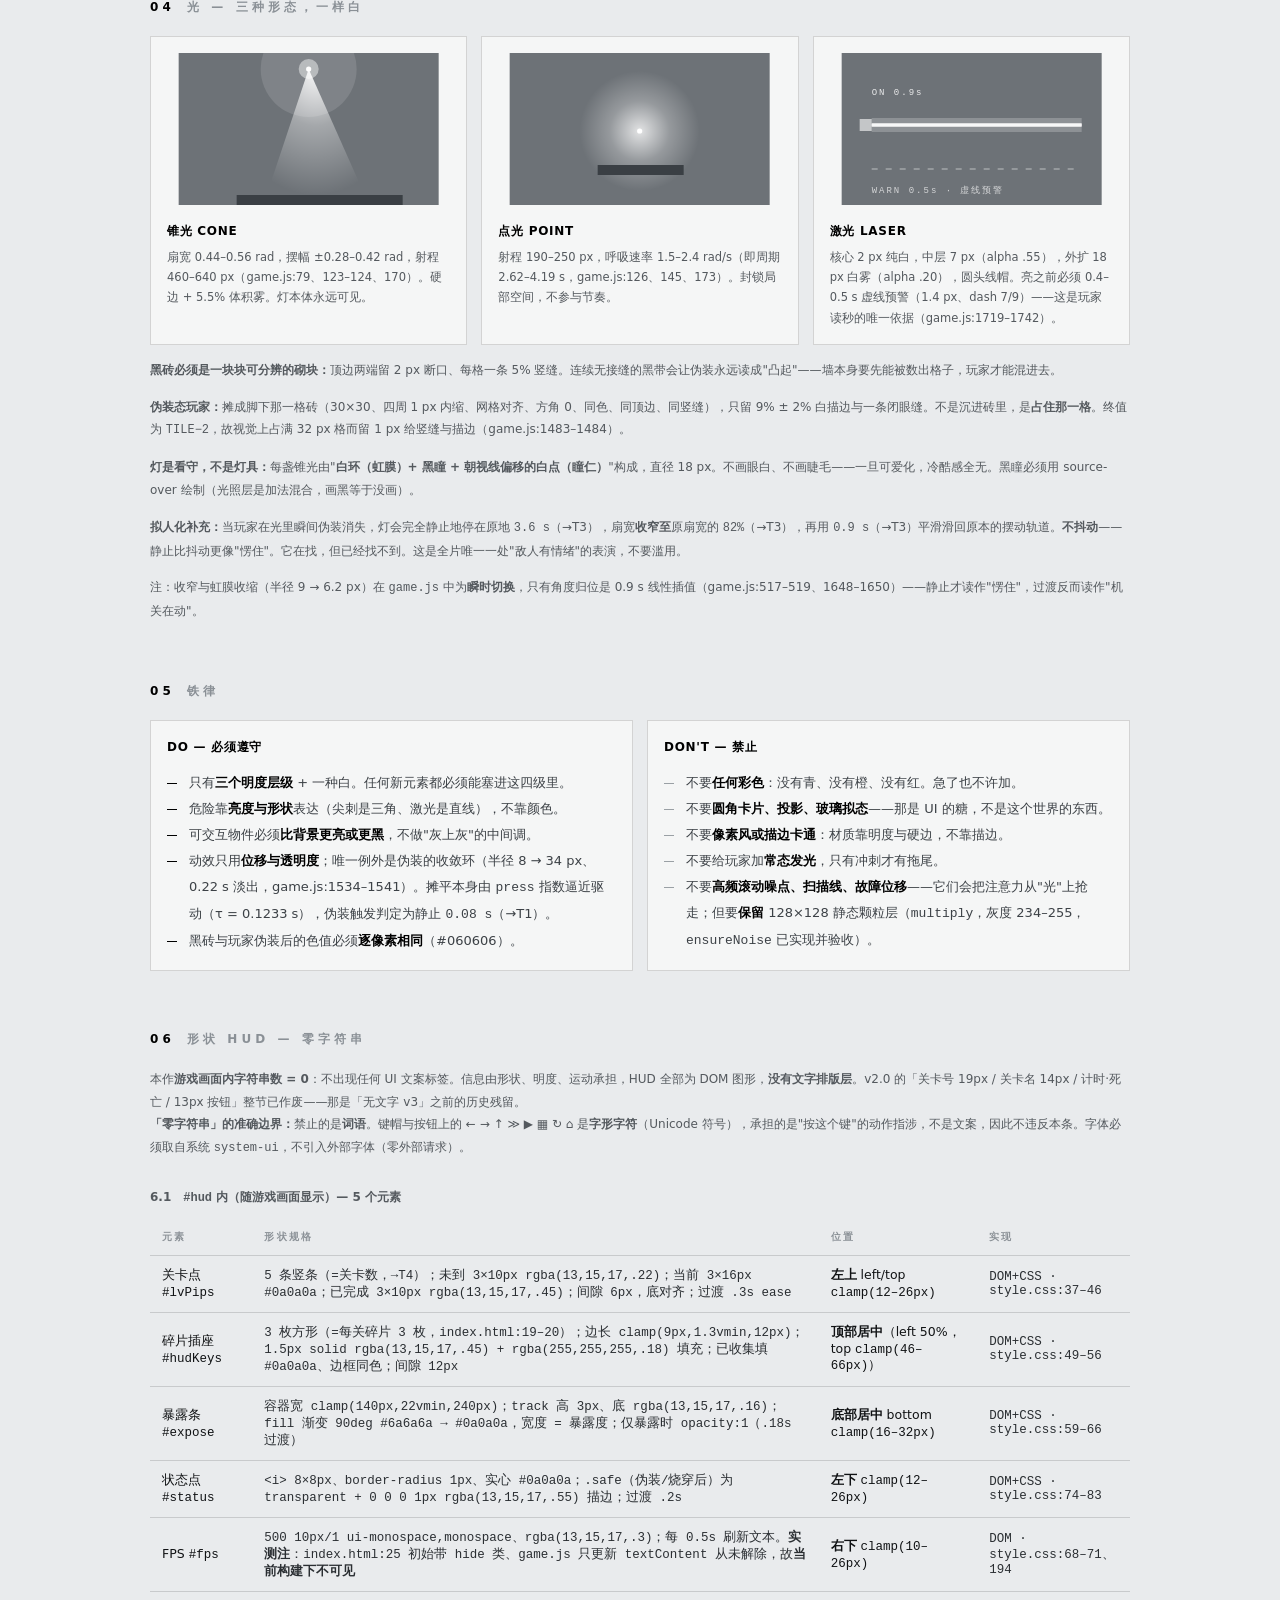
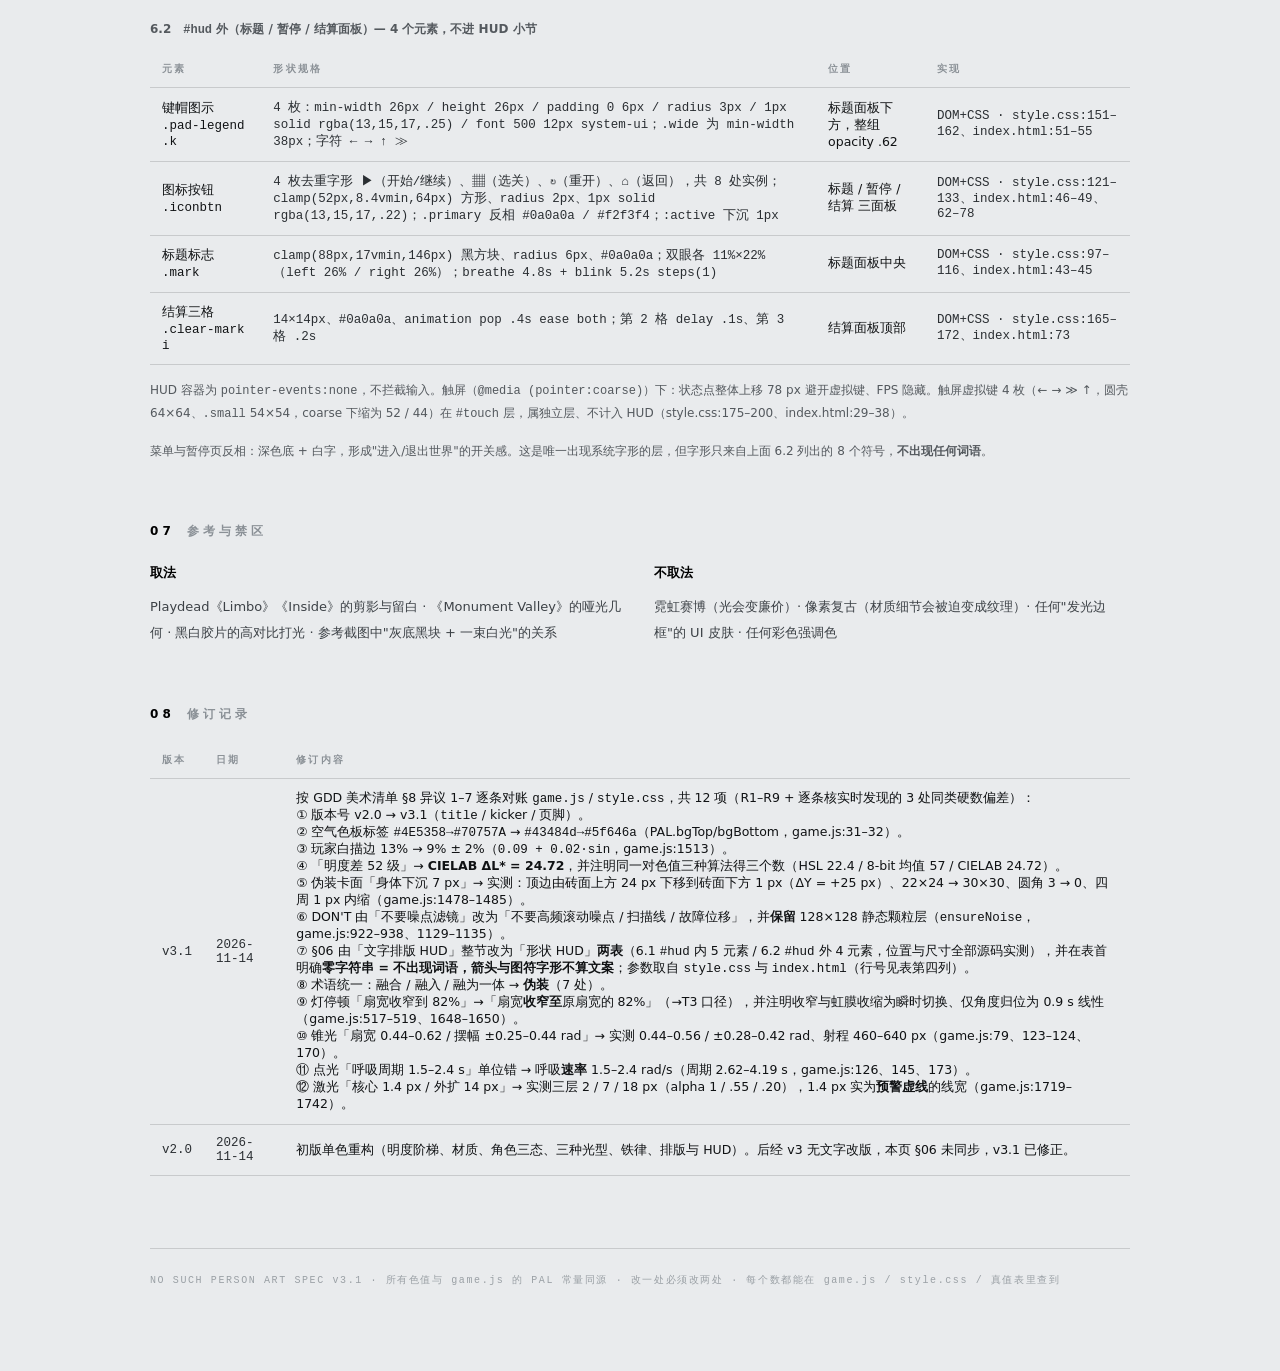
==== commit 2f7af55a: "Build 2.0：更名《查无此人 / NO SUCH PERSON》，主题重锚定为"被统计抹除的人" 产品更名与主题 - UMBRA《暗隙》→ 查无此人 / NO SUCH PERSON（系统查你时" ====
--- a/art/style-guide.html
+++ b/art/style-guide.html
@@ -2,7 +2,7 @@
 <html lang="zh-CN">
 <head>
 <meta charset="utf-8">
-<title>UMBRA · 美术方向规范 v3.1</title>
+<title>NO SUCH PERSON · 美术方向规范 v3.1</title>
 <style>
   :root{
     --bg:#43484d; --bg2:#5f646a;
@@ -52,7 +52,7 @@
 <div class="page">
 
   <header>
-    <div class="kicker mono">UMBRA · 暗隙 — ART DIRECTION v3.1 （单色重构 · 零文字）</div>
+    <div class="kicker mono">NO SUCH PERSON · 查无此人 — ART DIRECTION v3.1 （单色重构 · 零文字）</div>
     <h1>石墨与灯<span>ART SPEC</span></h1>
     <p class="lede">世界是灰的，障碍与同类都是黑的，光是最亮的那块白。<br>
     全片只有三个明度层级：<b style="font-weight:600">中灰（空气）· 深灰（石头）· 纯黑（同类）</b>，以及一种"材料"——光。<br>
@@ -307,7 +307,7 @@
     </tr>
   </table>
 
-  <div class="foot mono">UMBRA ART SPEC v3.1 · 所有色值与 game.js 的 PAL 常量同源 · 改一处必须改两处 · 每个数都能在 game.js / style.css / 真值表里查到</div>
+  <div class="foot mono">NO SUCH PERSON ART SPEC v3.1 · 所有色值与 game.js 的 PAL 常量同源 · 改一处必须改两处 · 每个数都能在 game.js / style.css / 真值表里查到</div>
 </div>
 </body>
 </html>
